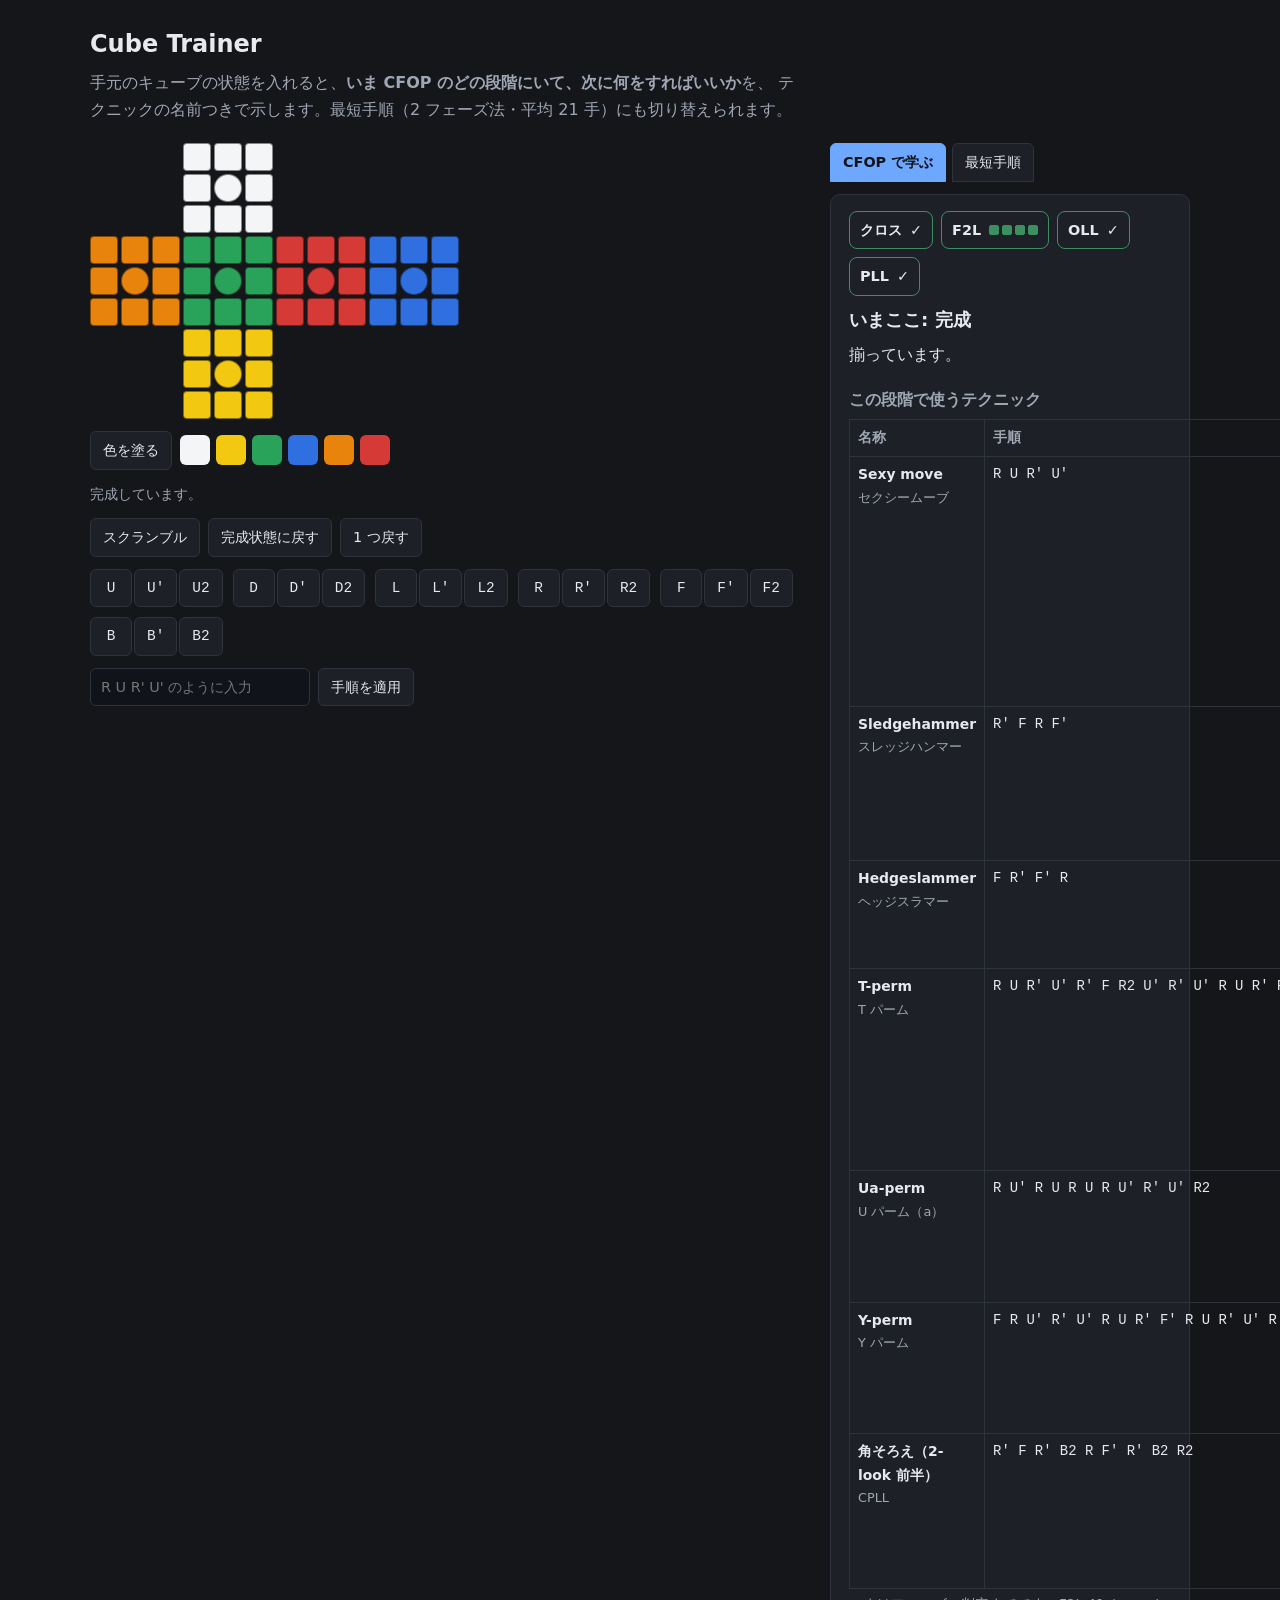
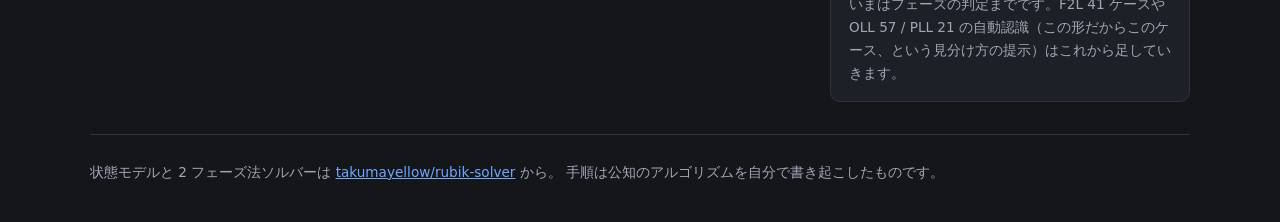
==== index.html @ c05f062b "feat: CFOP のフェーズ判定 + 最短手順の練習アプリ（Phase 1） 手元のキューブの状態を入れると、いま CFOP のどの段階にいて次に何をすれば いいかを、テクニックの名前つきで示す静" ====
<!DOCTYPE html>
<html lang="ja">
<head>
<meta charset="UTF-8">
<meta name="viewport" content="width=device-width, initial-scale=1.0">
<title>Cube Trainer — 今どのフェーズで、次に何をするか</title>
<link rel="stylesheet" href="css/style.css">
</head>
<body>

<header>
  <h1>Cube Trainer</h1>
  <p class="lead">
    手元のキューブの状態を入れると、<strong>いま CFOP のどの段階にいて、次に何をすればいいか</strong>を、
    テクニックの名前つきで示します。最短手順（2 フェーズ法・平均 21 手）にも切り替えられます。
  </p>
</header>

<main>
  <section class="col-cube">
    <div id="net" class="net"></div>

    <div class="row" id="paint-row">
      <button id="edit-toggle" class="toggle">色を塗る</button>
      <div id="palette" class="palette" hidden></div>
    </div>
    <p id="paint-hint" class="hint" hidden>塗りたい色を選んでから、展開図のマスをクリックしてください。中心の色は面の基準なので変更できません。</p>

    <p id="status" class="status"></p>

    <div class="row">
      <button id="scramble">スクランブル</button>
      <button id="reset">完成状態に戻す</button>
      <button id="undo">1 つ戻す</button>
    </div>

    <div id="moves" class="moves"></div>

    <div class="row">
      <input id="seq" type="text" placeholder="R U R' U' のように入力" autocomplete="off">
      <button id="apply-seq">手順を適用</button>
    </div>
    <p id="seq-error" class="error" hidden></p>
  </section>

  <section class="col-panel">
    <div class="tabs">
      <button id="tab-cfop" class="tab active">CFOP で学ぶ</button>
      <button id="tab-shortest" class="tab">最短手順</button>
    </div>
    <div id="panel" class="panel"></div>
  </section>
</main>

<footer>
  <p>
    状態モデルと 2 フェーズ法ソルバーは
    <a href="https://github.com/takumayellow/rubik-solver">takumayellow/rubik-solver</a> から。
    手順は公知のアルゴリズムを自分で書き起こしたものです。
  </p>
</footer>

<script src="js/cube.js"></script>
<script src="js/cubie.js"></script>
<script src="js/two-phase.js"></script>
<script src="js/cfop.js"></script>
<script src="js/glossary.js"></script>
<script src="js/net.js"></script>
<script src="js/app.js"></script>
</body>
</html>
---- css/style.css ----
:root {
  --s: 28px;              /* sticker size */
  --gap: 3px;
  --bg: #14161a;
  --card: #1d2026;
  --line: #2e333c;
  --fg: #e7e9ee;
  --dim: #a0a7b4;
  --accent: #6ea8fe;
  --c-W: #f4f5f7;
  --c-Y: #f2c811;
  --c-G: #29a35a;
  --c-B: #2f6fe0;
  --c-O: #e8830c;
  --c-R: #d63a37;
}

* { box-sizing: border-box; }

body {
  margin: 0;
  padding: 24px;
  background: var(--bg);
  color: var(--fg);
  font-family: "Hiragino Kaku Gothic ProN", "Yu Gothic", Meiryo, system-ui, sans-serif;
  line-height: 1.7;
}

h1 { font-size: 1.5rem; margin: 0 0 4px; }
h2 { font-size: 1.15rem; margin: 20px 0 6px; }
h3 { font-size: 1rem; margin: 18px 0 6px; color: var(--dim); }

header { max-width: 1100px; margin: 0 auto 20px; }
.lead { margin: 0; color: var(--dim); max-width: 70ch; }

main {
  max-width: 1100px;
  margin: 0 auto;
  display: grid;
  grid-template-columns: auto minmax(360px, 1fr);
  gap: 28px;
  align-items: start;
}

footer {
  max-width: 1100px;
  margin: 32px auto 0;
  color: var(--dim);
  font-size: 0.85rem;
  border-top: 1px solid var(--line);
  padding-top: 12px;
}
footer a { color: var(--accent); }

/* ── the unfolded cube ───────────────────────────────────────────────────── */

.net {
  display: grid;
  grid-template-columns: repeat(12, var(--s));
  grid-template-rows: repeat(9, var(--s));
  gap: var(--gap);
  width: max-content;
}

.sticker {
  border-radius: 4px;
  background: #333;
  border: 1px solid rgba(0, 0, 0, 0.45);
}

.c-W { background: var(--c-W); }
.c-Y { background: var(--c-Y); }
.c-G { background: var(--c-G); }
.c-B { background: var(--c-B); }
.c-O { background: var(--c-O); }
.c-R { background: var(--c-R); }

.net .centre { border-radius: 50%; }
.net .hl {
  outline: 3px solid #fff;
  outline-offset: -1px;
  box-shadow: 0 0 0 3px rgba(110, 168, 254, 0.9);
  z-index: 1;
}
.net.paintable .sticker:not(.centre) { cursor: pointer; }

/* ── controls ────────────────────────────────────────────────────────────── */

.col-cube { display: grid; gap: 12px; justify-items: start; }

.row { display: flex; gap: 8px; align-items: center; flex-wrap: wrap; }

button {
  background: var(--card);
  color: var(--fg);
  border: 1px solid var(--line);
  border-radius: 6px;
  padding: 6px 12px;
  font: inherit;
  font-size: 0.9rem;
  cursor: pointer;
}
button:hover:not(:disabled) { border-color: var(--accent); }
button:disabled { opacity: 0.4; cursor: default; }
button.primary { background: var(--accent); color: #10131a; border-color: var(--accent); font-weight: 700; }
button.toggle.on { border-color: var(--accent); color: var(--accent); }

.palette { display: flex; gap: 6px; }
.swatch {
  width: 30px; height: 30px; padding: 0;
  border-radius: 6px;
  border: 2px solid transparent;
}
.swatch.picked { border-color: #fff; box-shadow: 0 0 0 2px var(--accent); }

.moves { display: flex; gap: 10px; flex-wrap: wrap; }
.move-group { display: flex; gap: 2px; }
.move-btn { min-width: 42px; font-family: ui-monospace, SFMono-Regular, Menlo, monospace; }

input[type=text] {
  background: #10131a;
  color: var(--fg);
  border: 1px solid var(--line);
  border-radius: 6px;
  padding: 6px 10px;
  font: inherit;
  font-size: 0.9rem;
  min-width: 220px;
}

.status { margin: 0; font-size: 0.9rem; }
.status.ok { color: var(--dim); }
.status.ng { color: #ff8f8f; }
.hint, .note { margin: 4px 0 0; color: var(--dim); font-size: 0.85rem; max-width: 62ch; }
.error { color: #ff8f8f; font-size: 0.9rem; margin: 4px 0 0; }

/* ── the panel ───────────────────────────────────────────────────────────── */

.tabs { display: flex; gap: 6px; margin-bottom: 12px; }
.tab { border-radius: 6px 6px 0 0; }
.tab.active { background: var(--accent); color: #10131a; border-color: var(--accent); font-weight: 700; }

.panel {
  background: var(--card);
  border: 1px solid var(--line);
  border-radius: 10px;
  padding: 16px 18px;
}
.panel h2 { margin-top: 8px; }
.advice { margin: 6px 0 0; max-width: 64ch; }

.progress { display: flex; gap: 8px; flex-wrap: wrap; }
.stage {
  border: 1px solid var(--line);
  border-radius: 8px;
  padding: 6px 10px;
  display: flex;
  align-items: center;
  gap: 8px;
  font-size: 0.9rem;
  color: var(--dim);
}
.stage.done { color: var(--fg); border-color: #3c8f5f; }
.stage.current { border-color: var(--accent); color: var(--fg); box-shadow: 0 0 0 1px var(--accent); }
.stage-name { font-weight: 700; }
.slot-dots { display: flex; gap: 3px; }
.dot {
  width: 10px; height: 10px;
  border-radius: 2px;
  border: 1px solid var(--dim);
}
.dot.filled { background: #3c8f5f; border-color: #3c8f5f; }

table.grid {
  width: 100%;
  border-collapse: collapse;
  font-size: 0.87rem;
  margin-top: 4px;
}
table.grid th, table.grid td {
  border: 1px solid var(--line);
  padding: 6px 8px;
  text-align: left;
  vertical-align: top;
}
table.grid th { color: var(--dim); font-weight: 600; white-space: nowrap; }
table.grid tr.target td { background: rgba(110, 168, 254, 0.12); }
table.grid tr.muted td { color: var(--dim); }
td.alg { font-family: ui-monospace, SFMono-Regular, Menlo, monospace; white-space: nowrap; }
.jp { color: var(--dim); font-size: 0.8rem; }

.alg-list { display: flex; flex-wrap: wrap; gap: 4px; margin: 8px 0; }
.move {
  font-family: ui-monospace, SFMono-Regular, Menlo, monospace;
  border: 1px solid var(--line);
  border-radius: 5px;
  padding: 2px 7px;
  font-size: 0.9rem;
}
.move.past { color: var(--dim); opacity: 0.5; }
.move.next { border-color: var(--accent); color: #10131a; background: var(--accent); font-weight: 700; }

@media (max-width: 900px) {
  :root { --s: 22px; }
  main { grid-template-columns: 1fr; }
}
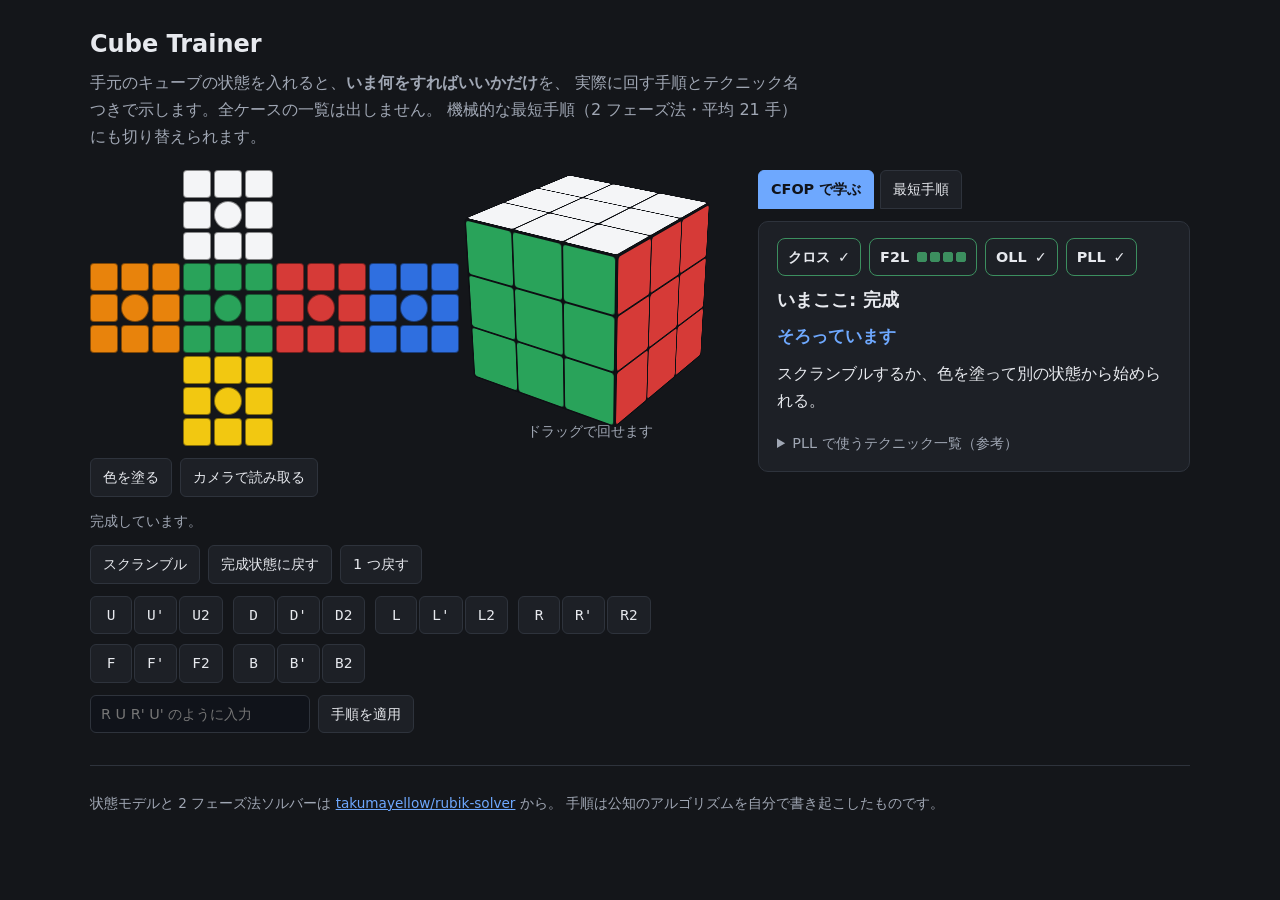
==== commit 88c55cda: "feat: いまやること 1 つだけを手順つきで案内し、3D 表示とカメラ読み取りを追加 一覧を並べるのをやめ、実際のスクランブル状態から「次にやること」を 1 つだけ、 回す手順つきで出すようにした" ====
--- a/index.html
+++ b/index.html
@@ -11,20 +11,31 @@
 <header>
   <h1>Cube Trainer</h1>
   <p class="lead">
-    手元のキューブの状態を入れると、<strong>いま CFOP のどの段階にいて、次に何をすればいいか</strong>を、
-    テクニックの名前つきで示します。最短手順（2 フェーズ法・平均 21 手）にも切り替えられます。
+    手元のキューブの状態を入れると、<strong>いま何をすればいいかだけ</strong>を、
+    実際に回す手順とテクニック名つきで示します。全ケースの一覧は出しません。
+    機械的な最短手順（2 フェーズ法・平均 21 手）にも切り替えられます。
   </p>
 </header>
 
 <main>
   <section class="col-cube">
-    <div id="net" class="net"></div>
+    <div class="views">
+      <div id="net" class="net"></div>
+      <div class="view3d-wrap">
+        <div id="view3d"></div>
+        <p class="hint">ドラッグで回せます</p>
+      </div>
+    </div>
 
     <div class="row" id="paint-row">
       <button id="edit-toggle" class="toggle">色を塗る</button>
+      <button id="camera-toggle" class="toggle">カメラで読み取る</button>
       <div id="palette" class="palette" hidden></div>
     </div>
     <p id="paint-hint" class="hint" hidden>塗りたい色を選んでから、展開図のマスをクリックしてください。中心の色は面の基準なので変更できません。</p>
+
+    <section id="camera" class="camera" hidden></section>
+    <p id="scan-note" class="hint" hidden></p>
 
     <p id="status" class="status"></p>
 
@@ -64,8 +75,14 @@
 <script src="js/cubie.js"></script>
 <script src="js/two-phase.js"></script>
 <script src="js/cfop.js"></script>
+<script src="js/search.js"></script>
+<script src="js/algs.js"></script>
+<script src="js/step.js"></script>
 <script src="js/glossary.js"></script>
 <script src="js/net.js"></script>
+<script src="js/cube3d.js"></script>
+<script src="js/scan.js"></script>
+<script src="js/camera.js"></script>
 <script src="js/app.js"></script>
 </body>
 </html>
--- a/css/style.css
+++ b/css/style.css
@@ -1,206 +1,321 @@
-:root {
-  --s: 28px;              /* sticker size */
-  --gap: 3px;
-  --bg: #14161a;
-  --card: #1d2026;
-  --line: #2e333c;
-  --fg: #e7e9ee;
-  --dim: #a0a7b4;
-  --accent: #6ea8fe;
-  --c-W: #f4f5f7;
-  --c-Y: #f2c811;
-  --c-G: #29a35a;
-  --c-B: #2f6fe0;
-  --c-O: #e8830c;
-  --c-R: #d63a37;
-}
-
-* { box-sizing: border-box; }
-
-body {
-  margin: 0;
-  padding: 24px;
-  background: var(--bg);
-  color: var(--fg);
-  font-family: "Hiragino Kaku Gothic ProN", "Yu Gothic", Meiryo, system-ui, sans-serif;
-  line-height: 1.7;
-}
-
-h1 { font-size: 1.5rem; margin: 0 0 4px; }
-h2 { font-size: 1.15rem; margin: 20px 0 6px; }
-h3 { font-size: 1rem; margin: 18px 0 6px; color: var(--dim); }
-
-header { max-width: 1100px; margin: 0 auto 20px; }
-.lead { margin: 0; color: var(--dim); max-width: 70ch; }
-
-main {
-  max-width: 1100px;
-  margin: 0 auto;
-  display: grid;
-  grid-template-columns: auto minmax(360px, 1fr);
-  gap: 28px;
-  align-items: start;
-}
-
-footer {
-  max-width: 1100px;
-  margin: 32px auto 0;
-  color: var(--dim);
-  font-size: 0.85rem;
-  border-top: 1px solid var(--line);
-  padding-top: 12px;
-}
-footer a { color: var(--accent); }
-
-/* ── the unfolded cube ───────────────────────────────────────────────────── */
-
-.net {
-  display: grid;
-  grid-template-columns: repeat(12, var(--s));
-  grid-template-rows: repeat(9, var(--s));
-  gap: var(--gap);
-  width: max-content;
-}
-
-.sticker {
-  border-radius: 4px;
-  background: #333;
-  border: 1px solid rgba(0, 0, 0, 0.45);
-}
-
-.c-W { background: var(--c-W); }
-.c-Y { background: var(--c-Y); }
-.c-G { background: var(--c-G); }
-.c-B { background: var(--c-B); }
-.c-O { background: var(--c-O); }
-.c-R { background: var(--c-R); }
-
-.net .centre { border-radius: 50%; }
-.net .hl {
-  outline: 3px solid #fff;
-  outline-offset: -1px;
-  box-shadow: 0 0 0 3px rgba(110, 168, 254, 0.9);
-  z-index: 1;
-}
-.net.paintable .sticker:not(.centre) { cursor: pointer; }
-
-/* ── controls ────────────────────────────────────────────────────────────── */
-
-.col-cube { display: grid; gap: 12px; justify-items: start; }
-
-.row { display: flex; gap: 8px; align-items: center; flex-wrap: wrap; }
-
-button {
-  background: var(--card);
-  color: var(--fg);
-  border: 1px solid var(--line);
-  border-radius: 6px;
-  padding: 6px 12px;
-  font: inherit;
-  font-size: 0.9rem;
-  cursor: pointer;
-}
-button:hover:not(:disabled) { border-color: var(--accent); }
-button:disabled { opacity: 0.4; cursor: default; }
-button.primary { background: var(--accent); color: #10131a; border-color: var(--accent); font-weight: 700; }
-button.toggle.on { border-color: var(--accent); color: var(--accent); }
-
-.palette { display: flex; gap: 6px; }
-.swatch {
-  width: 30px; height: 30px; padding: 0;
-  border-radius: 6px;
-  border: 2px solid transparent;
-}
-.swatch.picked { border-color: #fff; box-shadow: 0 0 0 2px var(--accent); }
-
-.moves { display: flex; gap: 10px; flex-wrap: wrap; }
-.move-group { display: flex; gap: 2px; }
-.move-btn { min-width: 42px; font-family: ui-monospace, SFMono-Regular, Menlo, monospace; }
-
-input[type=text] {
-  background: #10131a;
-  color: var(--fg);
-  border: 1px solid var(--line);
-  border-radius: 6px;
-  padding: 6px 10px;
-  font: inherit;
-  font-size: 0.9rem;
-  min-width: 220px;
-}
-
-.status { margin: 0; font-size: 0.9rem; }
-.status.ok { color: var(--dim); }
-.status.ng { color: #ff8f8f; }
-.hint, .note { margin: 4px 0 0; color: var(--dim); font-size: 0.85rem; max-width: 62ch; }
-.error { color: #ff8f8f; font-size: 0.9rem; margin: 4px 0 0; }
-
-/* ── the panel ───────────────────────────────────────────────────────────── */
-
-.tabs { display: flex; gap: 6px; margin-bottom: 12px; }
-.tab { border-radius: 6px 6px 0 0; }
-.tab.active { background: var(--accent); color: #10131a; border-color: var(--accent); font-weight: 700; }
-
-.panel {
-  background: var(--card);
-  border: 1px solid var(--line);
-  border-radius: 10px;
-  padding: 16px 18px;
-}
-.panel h2 { margin-top: 8px; }
-.advice { margin: 6px 0 0; max-width: 64ch; }
-
-.progress { display: flex; gap: 8px; flex-wrap: wrap; }
-.stage {
-  border: 1px solid var(--line);
-  border-radius: 8px;
-  padding: 6px 10px;
-  display: flex;
-  align-items: center;
-  gap: 8px;
-  font-size: 0.9rem;
-  color: var(--dim);
-}
-.stage.done { color: var(--fg); border-color: #3c8f5f; }
-.stage.current { border-color: var(--accent); color: var(--fg); box-shadow: 0 0 0 1px var(--accent); }
-.stage-name { font-weight: 700; }
-.slot-dots { display: flex; gap: 3px; }
-.dot {
-  width: 10px; height: 10px;
-  border-radius: 2px;
-  border: 1px solid var(--dim);
-}
-.dot.filled { background: #3c8f5f; border-color: #3c8f5f; }
-
-table.grid {
-  width: 100%;
-  border-collapse: collapse;
-  font-size: 0.87rem;
-  margin-top: 4px;
-}
-table.grid th, table.grid td {
-  border: 1px solid var(--line);
-  padding: 6px 8px;
-  text-align: left;
-  vertical-align: top;
-}
-table.grid th { color: var(--dim); font-weight: 600; white-space: nowrap; }
-table.grid tr.target td { background: rgba(110, 168, 254, 0.12); }
-table.grid tr.muted td { color: var(--dim); }
-td.alg { font-family: ui-monospace, SFMono-Regular, Menlo, monospace; white-space: nowrap; }
-.jp { color: var(--dim); font-size: 0.8rem; }
-
-.alg-list { display: flex; flex-wrap: wrap; gap: 4px; margin: 8px 0; }
-.move {
-  font-family: ui-monospace, SFMono-Regular, Menlo, monospace;
-  border: 1px solid var(--line);
-  border-radius: 5px;
-  padding: 2px 7px;
-  font-size: 0.9rem;
-}
-.move.past { color: var(--dim); opacity: 0.5; }
-.move.next { border-color: var(--accent); color: #10131a; background: var(--accent); font-weight: 700; }
-
-@media (max-width: 900px) {
-  :root { --s: 22px; }
-  main { grid-template-columns: 1fr; }
-}
+:root {
+  --s: 28px;              /* sticker size */
+  --gap: 3px;
+  --bg: #14161a;
+  --card: #1d2026;
+  --line: #2e333c;
+  --fg: #e7e9ee;
+  --dim: #a0a7b4;
+  --accent: #6ea8fe;
+  --c-W: #f4f5f7;
+  --c-Y: #f2c811;
+  --c-G: #29a35a;
+  --c-B: #2f6fe0;
+  --c-O: #e8830c;
+  --c-R: #d63a37;
+}
+
+* { box-sizing: border-box; }
+
+body {
+  margin: 0;
+  padding: 24px;
+  background: var(--bg);
+  color: var(--fg);
+  font-family: "Hiragino Kaku Gothic ProN", "Yu Gothic", Meiryo, system-ui, sans-serif;
+  line-height: 1.7;
+}
+
+h1 { font-size: 1.5rem; margin: 0 0 4px; }
+h2 { font-size: 1.15rem; margin: 20px 0 6px; }
+h3 { font-size: 1rem; margin: 18px 0 6px; color: var(--dim); }
+
+header { max-width: 1100px; margin: 0 auto 20px; }
+.lead { margin: 0; color: var(--dim); max-width: 70ch; }
+
+main {
+  max-width: 1100px;
+  margin: 0 auto;
+  display: grid;
+  /* Both tracks are bounded on purpose. minmax(0, …) stops a wide table inside
+     the panel from pushing the column off the page, and the cap on the left
+     column makes the 18 move buttons wrap rather than eat the panel's width —
+     between them, that is what stopped the text running off the edge. */
+  grid-template-columns: minmax(0, 640px) minmax(340px, 1fr);
+  gap: 28px;
+  align-items: start;
+}
+.col-cube, .col-panel { min-width: 0; }
+
+footer {
+  max-width: 1100px;
+  margin: 32px auto 0;
+  color: var(--dim);
+  font-size: 0.85rem;
+  border-top: 1px solid var(--line);
+  padding-top: 12px;
+}
+footer a { color: var(--accent); }
+
+/* ── the unfolded cube ───────────────────────────────────────────────────── */
+
+.net {
+  display: grid;
+  grid-template-columns: repeat(12, var(--s));
+  grid-template-rows: repeat(9, var(--s));
+  gap: var(--gap);
+  width: max-content;
+}
+
+.sticker {
+  border-radius: 4px;
+  background: #333;
+  border: 1px solid rgba(0, 0, 0, 0.45);
+}
+
+.c-W { background: var(--c-W); }
+.c-Y { background: var(--c-Y); }
+.c-G { background: var(--c-G); }
+.c-B { background: var(--c-B); }
+.c-O { background: var(--c-O); }
+.c-R { background: var(--c-R); }
+
+.net .centre { border-radius: 50%; }
+.net .hl {
+  outline: 3px solid #fff;
+  outline-offset: -1px;
+  box-shadow: 0 0 0 3px rgba(110, 168, 254, 0.9);
+  z-index: 1;
+}
+.net.paintable .sticker:not(.centre) { cursor: pointer; }
+
+/* ── the same cube, stood up ─────────────────────────────────────────────── */
+
+.views { display: flex; gap: 20px; align-items: flex-start; flex-wrap: wrap; }
+.view3d-wrap { display: grid; gap: 4px; justify-items: center; }
+
+.cube3d {
+  perspective: 900px;
+  touch-action: none;                /* dragging turns the cube, not the page */
+  cursor: grab;
+  padding: 36px 26px;                /* a turned cube reaches past its own box */
+}
+.cube3d.dragging { cursor: grabbing; }
+
+.cube3d .scene {
+  width: var(--cube-size);
+  height: var(--cube-size);
+  perspective: 900px;
+}
+.cube3d .cube-body {
+  position: relative;
+  width: 100%;
+  height: 100%;
+  transform-style: preserve-3d;
+  transition: transform 120ms ease-out;
+}
+.cube3d.dragging .cube-body { transition: none; }
+
+.cube3d .cube-face {
+  position: absolute;
+  inset: 0;
+  display: grid;
+  grid-template-columns: repeat(3, 1fr);
+  grid-template-rows: repeat(3, 1fr);
+  gap: 2px;
+  padding: 2px;
+  background: #0d0f13;
+  border-radius: 4px;
+  backface-visibility: hidden;
+}
+.cube3d .sticker { border: none; border-radius: 3px; }
+.cube3d .sticker.hl { outline: 2px solid #fff; outline-offset: -2px; box-shadow: none; }
+
+/* ── controls ────────────────────────────────────────────────────────────── */
+
+.col-cube { display: grid; gap: 12px; justify-items: start; }
+
+.row { display: flex; gap: 8px; align-items: center; flex-wrap: wrap; }
+
+button {
+  background: var(--card);
+  color: var(--fg);
+  border: 1px solid var(--line);
+  border-radius: 6px;
+  padding: 6px 12px;
+  font: inherit;
+  font-size: 0.9rem;
+  cursor: pointer;
+}
+button:hover:not(:disabled) { border-color: var(--accent); }
+button:disabled { opacity: 0.4; cursor: default; }
+button.primary { background: var(--accent); color: #10131a; border-color: var(--accent); font-weight: 700; }
+button.toggle.on { border-color: var(--accent); color: var(--accent); }
+
+.palette { display: flex; gap: 6px; }
+/* display: … would otherwise beat the hidden attribute and show these anyway */
+.palette[hidden], .camera[hidden] { display: none; }
+.swatch {
+  width: 30px; height: 30px; padding: 0;
+  border-radius: 6px;
+  border: 2px solid transparent;
+}
+.swatch.picked { border-color: #fff; box-shadow: 0 0 0 2px var(--accent); }
+
+.moves { display: flex; gap: 10px; flex-wrap: wrap; }
+.move-group { display: flex; gap: 2px; }
+.move-btn { min-width: 42px; font-family: ui-monospace, SFMono-Regular, Menlo, monospace; }
+
+input[type=text] {
+  background: #10131a;
+  color: var(--fg);
+  border: 1px solid var(--line);
+  border-radius: 6px;
+  padding: 6px 10px;
+  font: inherit;
+  font-size: 0.9rem;
+  min-width: 220px;
+}
+
+.status { margin: 0; font-size: 0.9rem; }
+.status.ok { color: var(--dim); }
+.status.ng { color: #ff8f8f; }
+.hint, .note { margin: 4px 0 0; color: var(--dim); font-size: 0.85rem; max-width: 62ch; }
+.error { color: #ff8f8f; font-size: 0.9rem; margin: 4px 0 0; }
+
+/* ── reading the cube with the camera ────────────────────────────────────── */
+
+.camera {
+  background: var(--card);
+  border: 1px solid var(--line);
+  border-radius: 10px;
+  padding: 12px 14px;
+  display: grid;
+  gap: 8px;
+  justify-items: start;
+  width: min(100%, 420px);
+}
+.cam-title { margin: 0; font-weight: 700; }
+.camera .hint { margin: 0; }
+.cam-progress { margin: 0; color: var(--dim); font-size: 0.85rem; }
+
+/* Square box + object-fit: cover, so what is on screen is exactly the centred
+   square of the frame — the same square the colours are read from. */
+.cam-stage {
+  position: relative;
+  width: min(100%, 320px);
+  aspect-ratio: 1 / 1;
+  background: #000;
+  border-radius: 8px;
+  overflow: hidden;
+}
+.cam-stage video { width: 100%; height: 100%; object-fit: cover; display: block; }
+.cam-stage.off { display: none; }
+
+.cam-guide {
+  position: absolute;
+  left: 50%;
+  top: 50%;
+  transform: translate(-50%, -50%);
+  display: grid;
+  grid-template-columns: repeat(3, 1fr);
+  grid-template-rows: repeat(3, 1fr);
+  pointer-events: none;
+}
+.cam-cell { border: 1px solid rgba(255, 255, 255, 0.85); }
+
+/* ── the panel ───────────────────────────────────────────────────────────── */
+
+.tabs { display: flex; gap: 6px; margin-bottom: 12px; }
+.tab { border-radius: 6px 6px 0 0; }
+.tab.active { background: var(--accent); color: #10131a; border-color: var(--accent); font-weight: 700; }
+
+.panel {
+  background: var(--card);
+  border: 1px solid var(--line);
+  border-radius: 10px;
+  padding: 16px 18px;
+  overflow-wrap: anywhere;
+}
+.panel h2 { margin-top: 8px; }
+.advice { margin: 6px 0 0; max-width: 64ch; }
+
+/* the one line that says what this step is for */
+.goal {
+  margin: 2px 0 10px;
+  font-size: 1.05rem;
+  font-weight: 700;
+  color: var(--accent);
+}
+
+.technique {
+  margin-top: 14px;
+  border: 1px solid var(--line);
+  border-left: 3px solid var(--accent);
+  border-radius: 8px;
+  padding: 8px 12px;
+  background: rgba(110, 168, 254, 0.07);
+}
+.technique-head { display: flex; gap: 8px; align-items: baseline; flex-wrap: wrap; }
+.technique .advice { margin-top: 2px; font-size: 0.92rem; }
+
+details { margin-top: 16px; }
+summary { cursor: pointer; color: var(--dim); font-size: 0.9rem; }
+
+.progress { display: flex; gap: 8px; flex-wrap: wrap; }
+.stage {
+  border: 1px solid var(--line);
+  border-radius: 8px;
+  padding: 6px 10px;
+  display: flex;
+  align-items: center;
+  gap: 8px;
+  font-size: 0.9rem;
+  color: var(--dim);
+}
+.stage.done { color: var(--fg); border-color: #3c8f5f; }
+.stage.current { border-color: var(--accent); color: var(--fg); box-shadow: 0 0 0 1px var(--accent); }
+.stage-name { font-weight: 700; }
+.slot-dots { display: flex; gap: 3px; }
+.dot {
+  width: 10px; height: 10px;
+  border-radius: 2px;
+  border: 1px solid var(--dim);
+}
+.dot.filled { background: #3c8f5f; border-color: #3c8f5f; }
+
+table.grid {
+  width: 100%;
+  table-layout: fixed;          /* a 14-move algorithm wraps instead of widening */
+  border-collapse: collapse;
+  font-size: 0.87rem;
+  margin-top: 4px;
+}
+table.grid th, table.grid td {
+  border: 1px solid var(--line);
+  padding: 6px 8px;
+  text-align: left;
+  vertical-align: top;
+  overflow-wrap: anywhere;
+}
+table.grid th { color: var(--dim); font-weight: 600; }
+table.grid tr.target td { background: rgba(110, 168, 254, 0.12); }
+table.grid tr.muted td { color: var(--dim); }
+td.alg { font-family: ui-monospace, SFMono-Regular, Menlo, monospace; }
+.jp { color: var(--dim); font-size: 0.8rem; }
+
+.alg-list { display: flex; flex-wrap: wrap; gap: 4px; margin: 8px 0; }
+.move {
+  font-family: ui-monospace, SFMono-Regular, Menlo, monospace;
+  border: 1px solid var(--line);
+  border-radius: 5px;
+  padding: 2px 7px;
+  font-size: 0.9rem;
+}
+.move.past { color: var(--dim); opacity: 0.5; }
+.move.next { border-color: var(--accent); color: #10131a; background: var(--accent); font-weight: 700; }
+
+@media (max-width: 900px) {
+  :root { --s: 22px; }
+  main { grid-template-columns: 1fr; }
+}
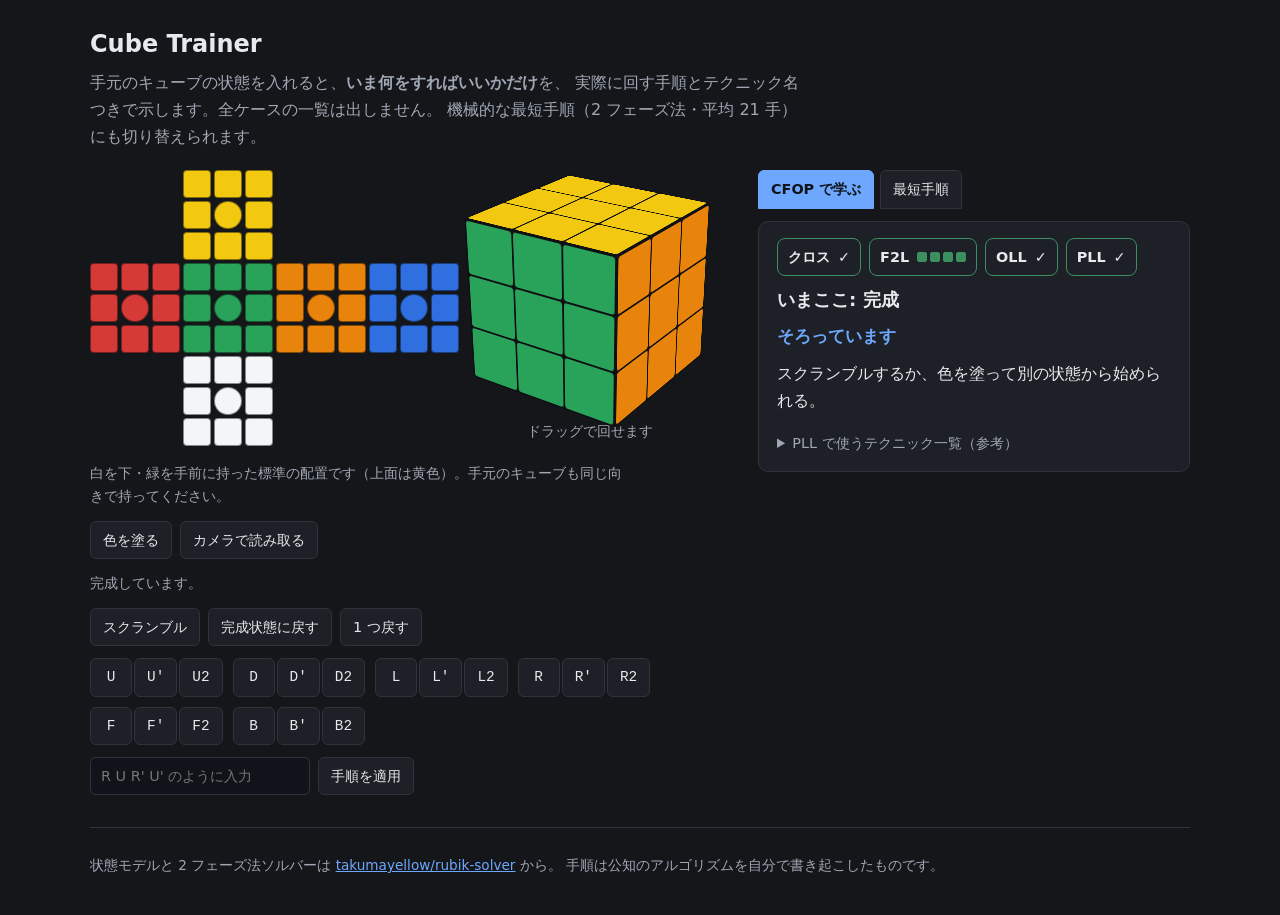
==== commit 31472aca: "fix: 白を下・緑を手前に持った標準の配置にする CFOP はクロスを底面に作るので、上面が白だと画面のクロスが黄色になり、手元の キューブの持ち方と食い違っていた。全体を 180° 回した配置（U" ====
--- a/index.html
+++ b/index.html
@@ -26,6 +26,7 @@
         <p class="hint">ドラッグで回せます</p>
       </div>
     </div>
+    <p class="hint">白を下・緑を手前に持った標準の配置です（上面は黄色）。手元のキューブも同じ向きで持ってください。</p>
 
     <div class="row" id="paint-row">
       <button id="edit-toggle" class="toggle">色を塗る</button>
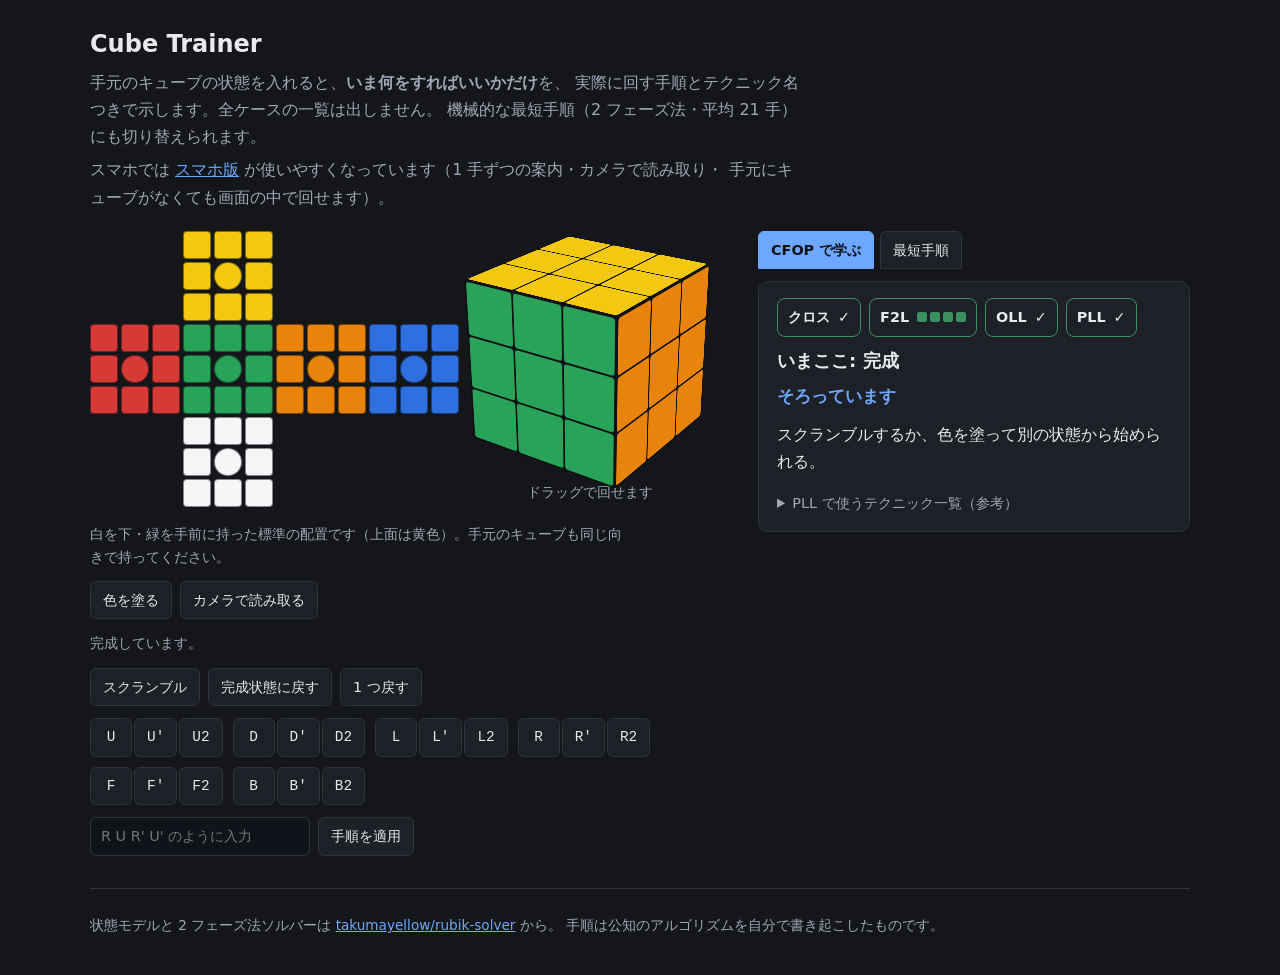
==== commit dd57220d: "feat: スマホ版（app.html）を追加し、PC 版にも手の言い方を出す - 4 タブ（次の一手 / 読み取り / 最短 / 辞典）のスマホ向け画面。判定・探索・読み取りは PC 版と同じコード" ====
--- a/index.html
+++ b/index.html
@@ -14,6 +14,10 @@
     手元のキューブの状態を入れると、<strong>いま何をすればいいかだけ</strong>を、
     実際に回す手順とテクニック名つきで示します。全ケースの一覧は出しません。
     機械的な最短手順（2 フェーズ法・平均 21 手）にも切り替えられます。
+  </p>
+  <p class="lead lead-more">
+    スマホでは <a href="app.html">スマホ版</a> が使いやすくなっています（1 手ずつの案内・カメラで読み取り・
+    手元にキューブがなくても画面の中で回せます）。
   </p>
 </header>
 
@@ -84,6 +88,7 @@
 <script src="js/cube3d.js"></script>
 <script src="js/scan.js"></script>
 <script src="js/camera.js"></script>
+<script src="js/move-words.js"></script>
 <script src="js/app.js"></script>
 </body>
 </html>
--- a/css/style.css
+++ b/css/style.css
@@ -1,321 +1,323 @@
-:root {
-  --s: 28px;              /* sticker size */
-  --gap: 3px;
-  --bg: #14161a;
-  --card: #1d2026;
-  --line: #2e333c;
-  --fg: #e7e9ee;
-  --dim: #a0a7b4;
-  --accent: #6ea8fe;
-  --c-W: #f4f5f7;
-  --c-Y: #f2c811;
-  --c-G: #29a35a;
-  --c-B: #2f6fe0;
-  --c-O: #e8830c;
-  --c-R: #d63a37;
-}
-
-* { box-sizing: border-box; }
-
-body {
-  margin: 0;
-  padding: 24px;
-  background: var(--bg);
-  color: var(--fg);
-  font-family: "Hiragino Kaku Gothic ProN", "Yu Gothic", Meiryo, system-ui, sans-serif;
-  line-height: 1.7;
-}
-
-h1 { font-size: 1.5rem; margin: 0 0 4px; }
-h2 { font-size: 1.15rem; margin: 20px 0 6px; }
-h3 { font-size: 1rem; margin: 18px 0 6px; color: var(--dim); }
-
-header { max-width: 1100px; margin: 0 auto 20px; }
-.lead { margin: 0; color: var(--dim); max-width: 70ch; }
-
-main {
-  max-width: 1100px;
-  margin: 0 auto;
-  display: grid;
-  /* Both tracks are bounded on purpose. minmax(0, …) stops a wide table inside
-     the panel from pushing the column off the page, and the cap on the left
-     column makes the 18 move buttons wrap rather than eat the panel's width —
-     between them, that is what stopped the text running off the edge. */
-  grid-template-columns: minmax(0, 640px) minmax(340px, 1fr);
-  gap: 28px;
-  align-items: start;
-}
-.col-cube, .col-panel { min-width: 0; }
-
-footer {
-  max-width: 1100px;
-  margin: 32px auto 0;
-  color: var(--dim);
-  font-size: 0.85rem;
-  border-top: 1px solid var(--line);
-  padding-top: 12px;
-}
-footer a { color: var(--accent); }
-
-/* ── the unfolded cube ───────────────────────────────────────────────────── */
-
-.net {
-  display: grid;
-  grid-template-columns: repeat(12, var(--s));
-  grid-template-rows: repeat(9, var(--s));
-  gap: var(--gap);
-  width: max-content;
-}
-
-.sticker {
-  border-radius: 4px;
-  background: #333;
-  border: 1px solid rgba(0, 0, 0, 0.45);
-}
-
-.c-W { background: var(--c-W); }
-.c-Y { background: var(--c-Y); }
-.c-G { background: var(--c-G); }
-.c-B { background: var(--c-B); }
-.c-O { background: var(--c-O); }
-.c-R { background: var(--c-R); }
-
-.net .centre { border-radius: 50%; }
-.net .hl {
-  outline: 3px solid #fff;
-  outline-offset: -1px;
-  box-shadow: 0 0 0 3px rgba(110, 168, 254, 0.9);
-  z-index: 1;
-}
-.net.paintable .sticker:not(.centre) { cursor: pointer; }
-
-/* ── the same cube, stood up ─────────────────────────────────────────────── */
-
-.views { display: flex; gap: 20px; align-items: flex-start; flex-wrap: wrap; }
-.view3d-wrap { display: grid; gap: 4px; justify-items: center; }
-
-.cube3d {
-  perspective: 900px;
-  touch-action: none;                /* dragging turns the cube, not the page */
-  cursor: grab;
-  padding: 36px 26px;                /* a turned cube reaches past its own box */
-}
-.cube3d.dragging { cursor: grabbing; }
-
-.cube3d .scene {
-  width: var(--cube-size);
-  height: var(--cube-size);
-  perspective: 900px;
-}
-.cube3d .cube-body {
-  position: relative;
-  width: 100%;
-  height: 100%;
-  transform-style: preserve-3d;
-  transition: transform 120ms ease-out;
-}
-.cube3d.dragging .cube-body { transition: none; }
-
-.cube3d .cube-face {
-  position: absolute;
-  inset: 0;
-  display: grid;
-  grid-template-columns: repeat(3, 1fr);
-  grid-template-rows: repeat(3, 1fr);
-  gap: 2px;
-  padding: 2px;
-  background: #0d0f13;
-  border-radius: 4px;
-  backface-visibility: hidden;
-}
-.cube3d .sticker { border: none; border-radius: 3px; }
-.cube3d .sticker.hl { outline: 2px solid #fff; outline-offset: -2px; box-shadow: none; }
-
-/* ── controls ────────────────────────────────────────────────────────────── */
-
-.col-cube { display: grid; gap: 12px; justify-items: start; }
-
-.row { display: flex; gap: 8px; align-items: center; flex-wrap: wrap; }
-
-button {
-  background: var(--card);
-  color: var(--fg);
-  border: 1px solid var(--line);
-  border-radius: 6px;
-  padding: 6px 12px;
-  font: inherit;
-  font-size: 0.9rem;
-  cursor: pointer;
-}
-button:hover:not(:disabled) { border-color: var(--accent); }
-button:disabled { opacity: 0.4; cursor: default; }
-button.primary { background: var(--accent); color: #10131a; border-color: var(--accent); font-weight: 700; }
-button.toggle.on { border-color: var(--accent); color: var(--accent); }
-
-.palette { display: flex; gap: 6px; }
-/* display: … would otherwise beat the hidden attribute and show these anyway */
-.palette[hidden], .camera[hidden] { display: none; }
-.swatch {
-  width: 30px; height: 30px; padding: 0;
-  border-radius: 6px;
-  border: 2px solid transparent;
-}
-.swatch.picked { border-color: #fff; box-shadow: 0 0 0 2px var(--accent); }
-
-.moves { display: flex; gap: 10px; flex-wrap: wrap; }
-.move-group { display: flex; gap: 2px; }
-.move-btn { min-width: 42px; font-family: ui-monospace, SFMono-Regular, Menlo, monospace; }
-
-input[type=text] {
-  background: #10131a;
-  color: var(--fg);
-  border: 1px solid var(--line);
-  border-radius: 6px;
-  padding: 6px 10px;
-  font: inherit;
-  font-size: 0.9rem;
-  min-width: 220px;
-}
-
-.status { margin: 0; font-size: 0.9rem; }
-.status.ok { color: var(--dim); }
-.status.ng { color: #ff8f8f; }
-.hint, .note { margin: 4px 0 0; color: var(--dim); font-size: 0.85rem; max-width: 62ch; }
-.error { color: #ff8f8f; font-size: 0.9rem; margin: 4px 0 0; }
-
-/* ── reading the cube with the camera ────────────────────────────────────── */
-
-.camera {
-  background: var(--card);
-  border: 1px solid var(--line);
-  border-radius: 10px;
-  padding: 12px 14px;
-  display: grid;
-  gap: 8px;
-  justify-items: start;
-  width: min(100%, 420px);
-}
-.cam-title { margin: 0; font-weight: 700; }
-.camera .hint { margin: 0; }
-.cam-progress { margin: 0; color: var(--dim); font-size: 0.85rem; }
-
-/* Square box + object-fit: cover, so what is on screen is exactly the centred
-   square of the frame — the same square the colours are read from. */
-.cam-stage {
-  position: relative;
-  width: min(100%, 320px);
-  aspect-ratio: 1 / 1;
-  background: #000;
-  border-radius: 8px;
-  overflow: hidden;
-}
-.cam-stage video { width: 100%; height: 100%; object-fit: cover; display: block; }
-.cam-stage.off { display: none; }
-
-.cam-guide {
-  position: absolute;
-  left: 50%;
-  top: 50%;
-  transform: translate(-50%, -50%);
-  display: grid;
-  grid-template-columns: repeat(3, 1fr);
-  grid-template-rows: repeat(3, 1fr);
-  pointer-events: none;
-}
-.cam-cell { border: 1px solid rgba(255, 255, 255, 0.85); }
-
-/* ── the panel ───────────────────────────────────────────────────────────── */
-
-.tabs { display: flex; gap: 6px; margin-bottom: 12px; }
-.tab { border-radius: 6px 6px 0 0; }
-.tab.active { background: var(--accent); color: #10131a; border-color: var(--accent); font-weight: 700; }
-
-.panel {
-  background: var(--card);
-  border: 1px solid var(--line);
-  border-radius: 10px;
-  padding: 16px 18px;
-  overflow-wrap: anywhere;
-}
-.panel h2 { margin-top: 8px; }
-.advice { margin: 6px 0 0; max-width: 64ch; }
-
-/* the one line that says what this step is for */
-.goal {
-  margin: 2px 0 10px;
-  font-size: 1.05rem;
-  font-weight: 700;
-  color: var(--accent);
-}
-
-.technique {
-  margin-top: 14px;
-  border: 1px solid var(--line);
-  border-left: 3px solid var(--accent);
-  border-radius: 8px;
-  padding: 8px 12px;
-  background: rgba(110, 168, 254, 0.07);
-}
-.technique-head { display: flex; gap: 8px; align-items: baseline; flex-wrap: wrap; }
-.technique .advice { margin-top: 2px; font-size: 0.92rem; }
-
-details { margin-top: 16px; }
-summary { cursor: pointer; color: var(--dim); font-size: 0.9rem; }
-
-.progress { display: flex; gap: 8px; flex-wrap: wrap; }
-.stage {
-  border: 1px solid var(--line);
-  border-radius: 8px;
-  padding: 6px 10px;
-  display: flex;
-  align-items: center;
-  gap: 8px;
-  font-size: 0.9rem;
-  color: var(--dim);
-}
-.stage.done { color: var(--fg); border-color: #3c8f5f; }
-.stage.current { border-color: var(--accent); color: var(--fg); box-shadow: 0 0 0 1px var(--accent); }
-.stage-name { font-weight: 700; }
-.slot-dots { display: flex; gap: 3px; }
-.dot {
-  width: 10px; height: 10px;
-  border-radius: 2px;
-  border: 1px solid var(--dim);
-}
-.dot.filled { background: #3c8f5f; border-color: #3c8f5f; }
-
-table.grid {
-  width: 100%;
-  table-layout: fixed;          /* a 14-move algorithm wraps instead of widening */
-  border-collapse: collapse;
-  font-size: 0.87rem;
-  margin-top: 4px;
-}
-table.grid th, table.grid td {
-  border: 1px solid var(--line);
-  padding: 6px 8px;
-  text-align: left;
-  vertical-align: top;
-  overflow-wrap: anywhere;
-}
-table.grid th { color: var(--dim); font-weight: 600; }
-table.grid tr.target td { background: rgba(110, 168, 254, 0.12); }
-table.grid tr.muted td { color: var(--dim); }
-td.alg { font-family: ui-monospace, SFMono-Regular, Menlo, monospace; }
-.jp { color: var(--dim); font-size: 0.8rem; }
-
-.alg-list { display: flex; flex-wrap: wrap; gap: 4px; margin: 8px 0; }
-.move {
-  font-family: ui-monospace, SFMono-Regular, Menlo, monospace;
-  border: 1px solid var(--line);
-  border-radius: 5px;
-  padding: 2px 7px;
-  font-size: 0.9rem;
-}
-.move.past { color: var(--dim); opacity: 0.5; }
-.move.next { border-color: var(--accent); color: #10131a; background: var(--accent); font-weight: 700; }
-
-@media (max-width: 900px) {
-  :root { --s: 22px; }
-  main { grid-template-columns: 1fr; }
-}
+:root {
+  --s: 28px;              /* sticker size */
+  --gap: 3px;
+  --bg: #14161a;
+  --card: #1d2026;
+  --line: #2e333c;
+  --fg: #e7e9ee;
+  --dim: #a0a7b4;
+  --accent: #6ea8fe;
+  --c-W: #f4f5f7;
+  --c-Y: #f2c811;
+  --c-G: #29a35a;
+  --c-B: #2f6fe0;
+  --c-O: #e8830c;
+  --c-R: #d63a37;
+}
+
+* { box-sizing: border-box; }
+
+body {
+  margin: 0;
+  padding: 24px;
+  background: var(--bg);
+  color: var(--fg);
+  font-family: "Hiragino Kaku Gothic ProN", "Yu Gothic", Meiryo, system-ui, sans-serif;
+  line-height: 1.7;
+}
+
+h1 { font-size: 1.5rem; margin: 0 0 4px; }
+h2 { font-size: 1.15rem; margin: 20px 0 6px; }
+h3 { font-size: 1rem; margin: 18px 0 6px; color: var(--dim); }
+
+header { max-width: 1100px; margin: 0 auto 20px; }
+.lead { margin: 0; color: var(--dim); max-width: 70ch; }
+.lead-more { margin-top: 6px; }
+.move-words .move { margin-right: 4px; }
+
+main {
+  max-width: 1100px;
+  margin: 0 auto;
+  display: grid;
+  /* Both tracks are bounded on purpose. minmax(0, …) stops a wide table inside
+     the panel from pushing the column off the page, and the cap on the left
+     column makes the 18 move buttons wrap rather than eat the panel's width —
+     between them, that is what stopped the text running off the edge. */
+  grid-template-columns: minmax(0, 640px) minmax(340px, 1fr);
+  gap: 28px;
+  align-items: start;
+}
+.col-cube, .col-panel { min-width: 0; }
+
+footer {
+  max-width: 1100px;
+  margin: 32px auto 0;
+  color: var(--dim);
+  font-size: 0.85rem;
+  border-top: 1px solid var(--line);
+  padding-top: 12px;
+}
+footer a, .lead a { color: var(--accent); }
+
+/* ── the unfolded cube ───────────────────────────────────────────────────── */
+
+.net {
+  display: grid;
+  grid-template-columns: repeat(12, var(--s));
+  grid-template-rows: repeat(9, var(--s));
+  gap: var(--gap);
+  width: max-content;
+}
+
+.sticker {
+  border-radius: 4px;
+  background: #333;
+  border: 1px solid rgba(0, 0, 0, 0.45);
+}
+
+.c-W { background: var(--c-W); }
+.c-Y { background: var(--c-Y); }
+.c-G { background: var(--c-G); }
+.c-B { background: var(--c-B); }
+.c-O { background: var(--c-O); }
+.c-R { background: var(--c-R); }
+
+.net .centre { border-radius: 50%; }
+.net .hl {
+  outline: 3px solid #fff;
+  outline-offset: -1px;
+  box-shadow: 0 0 0 3px rgba(110, 168, 254, 0.9);
+  z-index: 1;
+}
+.net.paintable .sticker:not(.centre) { cursor: pointer; }
+
+/* ── the same cube, stood up ─────────────────────────────────────────────── */
+
+.views { display: flex; gap: 20px; align-items: flex-start; flex-wrap: wrap; }
+.view3d-wrap { display: grid; gap: 4px; justify-items: center; }
+
+.cube3d {
+  perspective: 900px;
+  touch-action: none;                /* dragging turns the cube, not the page */
+  cursor: grab;
+  padding: 36px 26px;                /* a turned cube reaches past its own box */
+}
+.cube3d.dragging { cursor: grabbing; }
+
+.cube3d .scene {
+  width: var(--cube-size);
+  height: var(--cube-size);
+  perspective: 900px;
+}
+.cube3d .cube-body {
+  position: relative;
+  width: 100%;
+  height: 100%;
+  transform-style: preserve-3d;
+  transition: transform 120ms ease-out;
+}
+.cube3d.dragging .cube-body { transition: none; }
+
+.cube3d .cube-face {
+  position: absolute;
+  inset: 0;
+  display: grid;
+  grid-template-columns: repeat(3, 1fr);
+  grid-template-rows: repeat(3, 1fr);
+  gap: 2px;
+  padding: 2px;
+  background: #0d0f13;
+  border-radius: 4px;
+  backface-visibility: hidden;
+}
+.cube3d .sticker { border: none; border-radius: 3px; }
+.cube3d .sticker.hl { outline: 2px solid #fff; outline-offset: -2px; box-shadow: none; }
+
+/* ── controls ────────────────────────────────────────────────────────────── */
+
+.col-cube { display: grid; gap: 12px; justify-items: start; }
+
+.row { display: flex; gap: 8px; align-items: center; flex-wrap: wrap; }
+
+button {
+  background: var(--card);
+  color: var(--fg);
+  border: 1px solid var(--line);
+  border-radius: 6px;
+  padding: 6px 12px;
+  font: inherit;
+  font-size: 0.9rem;
+  cursor: pointer;
+}
+button:hover:not(:disabled) { border-color: var(--accent); }
+button:disabled { opacity: 0.4; cursor: default; }
+button.primary { background: var(--accent); color: #10131a; border-color: var(--accent); font-weight: 700; }
+button.toggle.on { border-color: var(--accent); color: var(--accent); }
+
+.palette { display: flex; gap: 6px; }
+/* display: … would otherwise beat the hidden attribute and show these anyway */
+.palette[hidden], .camera[hidden] { display: none; }
+.swatch {
+  width: 30px; height: 30px; padding: 0;
+  border-radius: 6px;
+  border: 2px solid transparent;
+}
+.swatch.picked { border-color: #fff; box-shadow: 0 0 0 2px var(--accent); }
+
+.moves { display: flex; gap: 10px; flex-wrap: wrap; }
+.move-group { display: flex; gap: 2px; }
+.move-btn { min-width: 42px; font-family: ui-monospace, SFMono-Regular, Menlo, monospace; }
+
+input[type=text] {
+  background: #10131a;
+  color: var(--fg);
+  border: 1px solid var(--line);
+  border-radius: 6px;
+  padding: 6px 10px;
+  font: inherit;
+  font-size: 0.9rem;
+  min-width: 220px;
+}
+
+.status { margin: 0; font-size: 0.9rem; }
+.status.ok { color: var(--dim); }
+.status.ng { color: #ff8f8f; }
+.hint, .note { margin: 4px 0 0; color: var(--dim); font-size: 0.85rem; max-width: 62ch; }
+.error { color: #ff8f8f; font-size: 0.9rem; margin: 4px 0 0; }
+
+/* ── reading the cube with the camera ────────────────────────────────────── */
+
+.camera {
+  background: var(--card);
+  border: 1px solid var(--line);
+  border-radius: 10px;
+  padding: 12px 14px;
+  display: grid;
+  gap: 8px;
+  justify-items: start;
+  width: min(100%, 420px);
+}
+.cam-title { margin: 0; font-weight: 700; }
+.camera .hint { margin: 0; }
+.cam-progress { margin: 0; color: var(--dim); font-size: 0.85rem; }
+
+/* Square box + object-fit: cover, so what is on screen is exactly the centred
+   square of the frame — the same square the colours are read from. */
+.cam-stage {
+  position: relative;
+  width: min(100%, 320px);
+  aspect-ratio: 1 / 1;
+  background: #000;
+  border-radius: 8px;
+  overflow: hidden;
+}
+.cam-stage video { width: 100%; height: 100%; object-fit: cover; display: block; }
+.cam-stage.off { display: none; }
+
+.cam-guide {
+  position: absolute;
+  left: 50%;
+  top: 50%;
+  transform: translate(-50%, -50%);
+  display: grid;
+  grid-template-columns: repeat(3, 1fr);
+  grid-template-rows: repeat(3, 1fr);
+  pointer-events: none;
+}
+.cam-cell { border: 1px solid rgba(255, 255, 255, 0.85); }
+
+/* ── the panel ───────────────────────────────────────────────────────────── */
+
+.tabs { display: flex; gap: 6px; margin-bottom: 12px; }
+.tab { border-radius: 6px 6px 0 0; }
+.tab.active { background: var(--accent); color: #10131a; border-color: var(--accent); font-weight: 700; }
+
+.panel {
+  background: var(--card);
+  border: 1px solid var(--line);
+  border-radius: 10px;
+  padding: 16px 18px;
+  overflow-wrap: anywhere;
+}
+.panel h2 { margin-top: 8px; }
+.advice { margin: 6px 0 0; max-width: 64ch; }
+
+/* the one line that says what this step is for */
+.goal {
+  margin: 2px 0 10px;
+  font-size: 1.05rem;
+  font-weight: 700;
+  color: var(--accent);
+}
+
+.technique {
+  margin-top: 14px;
+  border: 1px solid var(--line);
+  border-left: 3px solid var(--accent);
+  border-radius: 8px;
+  padding: 8px 12px;
+  background: rgba(110, 168, 254, 0.07);
+}
+.technique-head { display: flex; gap: 8px; align-items: baseline; flex-wrap: wrap; }
+.technique .advice { margin-top: 2px; font-size: 0.92rem; }
+
+details { margin-top: 16px; }
+summary { cursor: pointer; color: var(--dim); font-size: 0.9rem; }
+
+.progress { display: flex; gap: 8px; flex-wrap: wrap; }
+.stage {
+  border: 1px solid var(--line);
+  border-radius: 8px;
+  padding: 6px 10px;
+  display: flex;
+  align-items: center;
+  gap: 8px;
+  font-size: 0.9rem;
+  color: var(--dim);
+}
+.stage.done { color: var(--fg); border-color: #3c8f5f; }
+.stage.current { border-color: var(--accent); color: var(--fg); box-shadow: 0 0 0 1px var(--accent); }
+.stage-name { font-weight: 700; }
+.slot-dots { display: flex; gap: 3px; }
+.dot {
+  width: 10px; height: 10px;
+  border-radius: 2px;
+  border: 1px solid var(--dim);
+}
+.dot.filled { background: #3c8f5f; border-color: #3c8f5f; }
+
+table.grid {
+  width: 100%;
+  table-layout: fixed;          /* a 14-move algorithm wraps instead of widening */
+  border-collapse: collapse;
+  font-size: 0.87rem;
+  margin-top: 4px;
+}
+table.grid th, table.grid td {
+  border: 1px solid var(--line);
+  padding: 6px 8px;
+  text-align: left;
+  vertical-align: top;
+  overflow-wrap: anywhere;
+}
+table.grid th { color: var(--dim); font-weight: 600; }
+table.grid tr.target td { background: rgba(110, 168, 254, 0.12); }
+table.grid tr.muted td { color: var(--dim); }
+td.alg { font-family: ui-monospace, SFMono-Regular, Menlo, monospace; }
+.jp { color: var(--dim); font-size: 0.8rem; }
+
+.alg-list { display: flex; flex-wrap: wrap; gap: 4px; margin: 8px 0; }
+.move {
+  font-family: ui-monospace, SFMono-Regular, Menlo, monospace;
+  border: 1px solid var(--line);
+  border-radius: 5px;
+  padding: 2px 7px;
+  font-size: 0.9rem;
+}
+.move.past { color: var(--dim); opacity: 0.5; }
+.move.next { border-color: var(--accent); color: #10131a; background: var(--accent); font-weight: 700; }
+
+@media (max-width: 900px) {
+  :root { --s: 22px; }
+  main { grid-template-columns: 1fr; }
+}
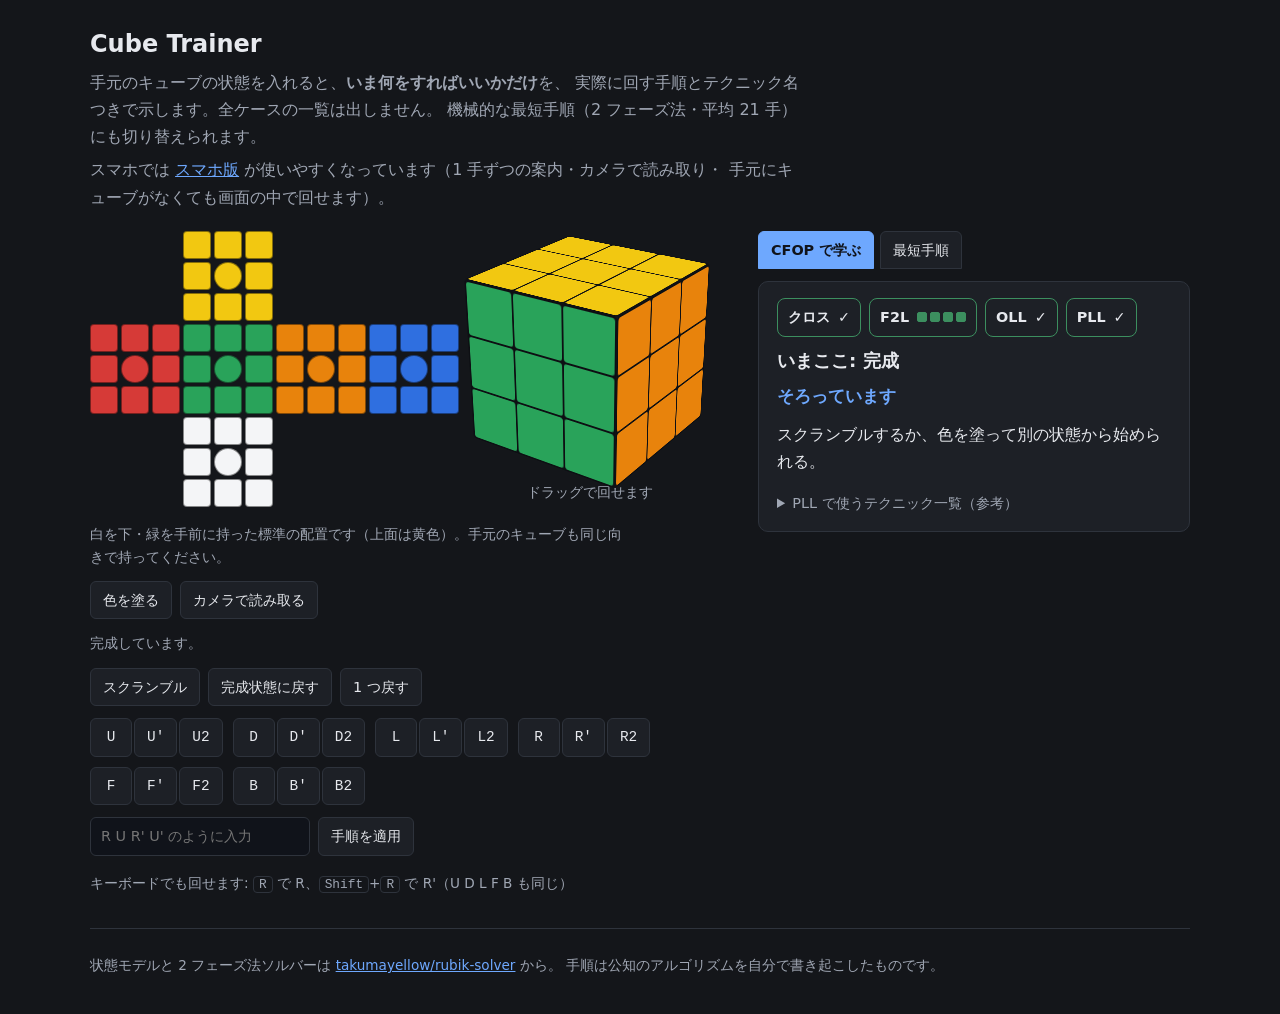
==== commit 93d29206: "feat: 画面のキューブを手順の入力とキーボードでも回せるようにする - 手順は空白なし（RUR'U'）でも読む。読めない記号は名指しで出す - キーは R で R、Shift+R で R'。入力欄" ====
--- a/index.html
+++ b/index.html
@@ -57,6 +57,7 @@
       <button id="apply-seq">手順を適用</button>
     </div>
     <p id="seq-error" class="error" hidden></p>
+    <p class="hint kbd-hint">キーボードでも回せます: <kbd>R</kbd> で R、<kbd>Shift</kbd>+<kbd>R</kbd> で R'（U D L F B も同じ）</p>
   </section>
 
   <section class="col-panel">
--- a/css/style.css
+++ b/css/style.css
@@ -184,6 +184,15 @@
 .status.ng { color: #ff8f8f; }
 .hint, .note { margin: 4px 0 0; color: var(--dim); font-size: 0.85rem; max-width: 62ch; }
 .error { color: #ff8f8f; font-size: 0.9rem; margin: 4px 0 0; }
+kbd {
+  padding: 0 5px;
+  border: 1px solid var(--line);
+  border-radius: 4px;
+  font-family: ui-monospace, SFMono-Regular, Menlo, monospace;
+  font-size: 0.8rem;
+}
+/* Only a device with a keyboard can use the keys. */
+@media (hover: none) and (pointer: coarse) { .kbd-hint { display: none; } }
 
 /* ── reading the cube with the camera ────────────────────────────────────── */
 
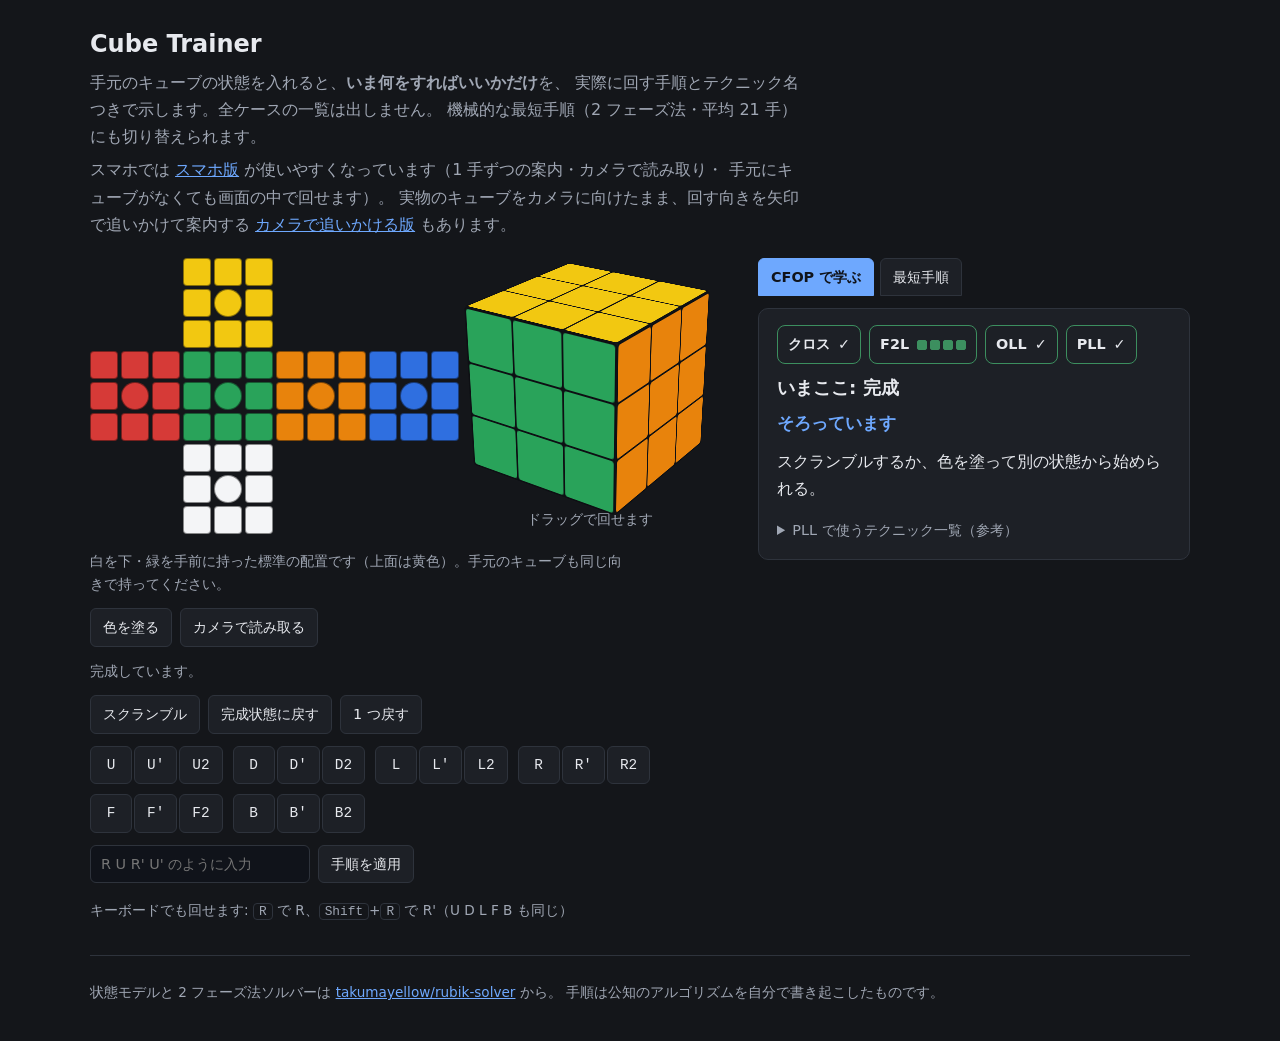
==== commit 00be24de: "feat: カメラで追いかけて解かせる live.html と CFOP 学習モードを追加する 面をどの順番・どの向きで見せても読み取り（撮影ボタン無し、止まった面を自動で照合）、 解いている間もカメ" ====
--- a/index.html
+++ b/index.html
@@ -18,6 +18,8 @@
   <p class="lead lead-more">
     スマホでは <a href="app.html">スマホ版</a> が使いやすくなっています（1 手ずつの案内・カメラで読み取り・
     手元にキューブがなくても画面の中で回せます）。
+    実物のキューブをカメラに向けたまま、回す向きを矢印で追いかけて案内する
+    <a href="live.html">カメラで追いかける版</a> もあります。
   </p>
 </header>
 
@@ -87,6 +89,7 @@
 <script src="js/glossary.js"></script>
 <script src="js/net.js"></script>
 <script src="js/cube3d.js"></script>
+<script src="js/resolve.js"></script>
 <script src="js/scan.js"></script>
 <script src="js/camera.js"></script>
 <script src="js/move-words.js"></script>
--- a/css/style.css
+++ b/css/style.css
@@ -214,7 +214,7 @@
    square of the frame — the same square the colours are read from. */
 .cam-stage {
   position: relative;
-  width: min(100%, 320px);
+  width: min(100%, 420px);
   aspect-ratio: 1 / 1;
   background: #000;
   border-radius: 8px;
@@ -233,7 +233,12 @@
   grid-template-rows: repeat(3, 1fr);
   pointer-events: none;
 }
-.cam-cell { border: 1px solid rgba(255, 255, 255, 0.85); }
+.cam-cell { border: 1px solid rgba(255, 255, 255, 0.85); display: grid; place-items: center; }
+/* What would be read right now: a dot of the sampled colour in each cell. */
+.cam-dot { width: 22%; aspect-ratio: 1 / 1; border-radius: 50%; border: 2px solid rgba(0, 0, 0, 0.6); }
+.cam-dot:not([style]) { display: none; }
+/* A camera facing the user is shown as a mirror; the guide is symmetric. */
+.cam-stage.mirror video, .cam.mirror video { transform: scaleX(-1); }
 
 /* ── the panel ───────────────────────────────────────────────────────────── */
 
